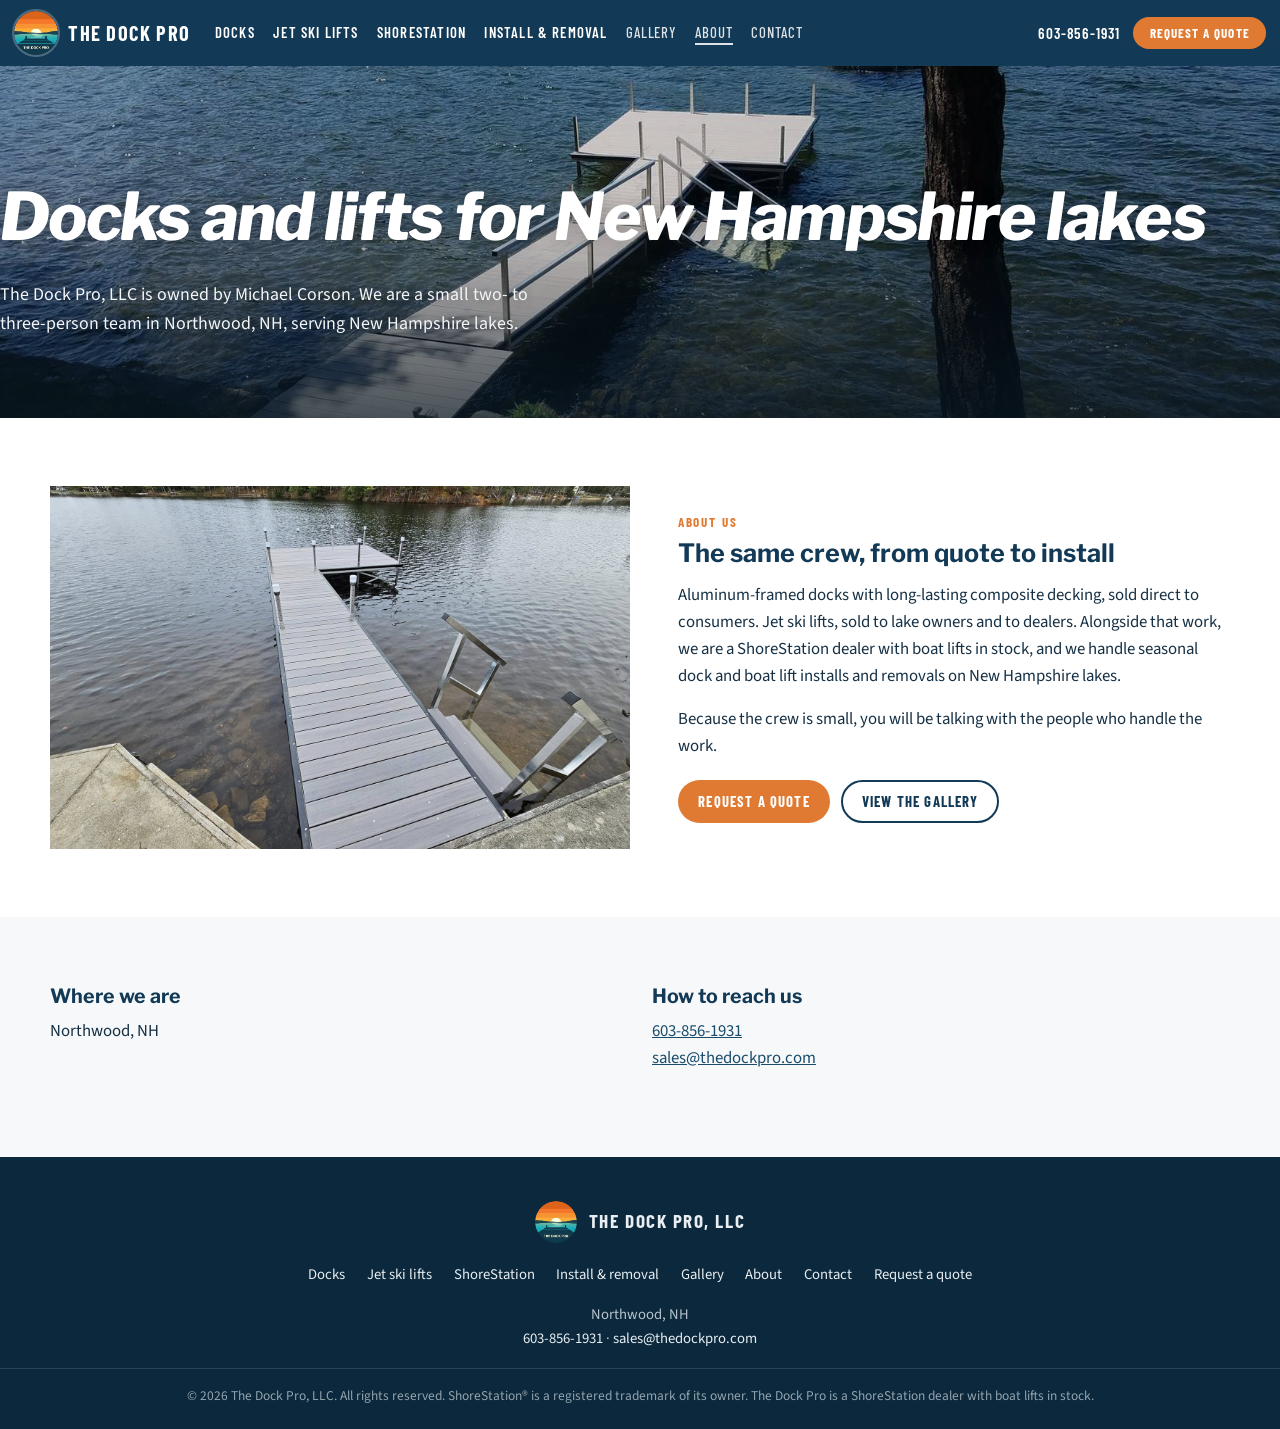
==== about.html @ f11ffec4 "Initial commit: The Dock Pro static site for GitHub Pages" ====
<!DOCTYPE html>
<html lang="en">
<head>
  <meta charset="utf-8">
  <meta name="viewport" content="width=device-width, initial-scale=1">
  <title>About The Dock Pro, LLC | Northwood, New Hampshire</title>
  <meta name="description" content="The Dock Pro, LLC is a two- to three-person company owned by Michael Corson in Northwood, New Hampshire, offering docks, jet ski lifts, and seasonal install and removal on NH lakes.">
  <link rel="canonical" href="https://thedockpro.com/about.html">
  <meta name="theme-color" content="#123A56">
  <meta property="og:type" content="website">
  <meta property="og:title" content="About The Dock Pro, LLC | Northwood, New Hampshire">
  <meta property="og:description" content="The Dock Pro, LLC is a two- to three-person company owned by Michael Corson in Northwood, New Hampshire, offering docks, jet ski lifts, and seasonal install and removal on NH lakes.">
  <meta property="og:url" content="https://thedockpro.com/about.html">
  <meta property="og:image" content="https://thedockpro.com/images/jobs/dock-t-railing-stairs.jpg">
  <meta property="og:locale" content="en_US">
  <meta name="twitter:card" content="summary_large_image">
  <link rel="icon" type="image/png" sizes="32x32" href="images/favicon-32.png">
  <link rel="apple-touch-icon" href="images/apple-touch-icon.png">
  <link rel="preconnect" href="https://fonts.googleapis.com">
  <link rel="preconnect" href="https://fonts.gstatic.com" crossorigin>
  <link href="https://fonts.googleapis.com/css2?family=Barlow+Condensed:wght@500;600;700&family=Libre+Franklin:ital,wght@0,400;0,500;0,600;0,700;0,800;1,700;1,800&family=Source+Sans+3:ital,wght@0,400;0,500;0,600;0,700;1,400&display=swap" rel="stylesheet">
  <link rel="stylesheet" href="css/styles.css">
  <script type="application/ld+json">
{
  "@context": "https://schema.org",
  "@type": "LocalBusiness",
  "name": "The Dock Pro, LLC",
  "url": "https://thedockpro.com/",
  "telephone": "+1-603-856-1931",
  "email": "sales@thedockpro.com",
  "image": "https://thedockpro.com/images/logo-512.png",
  "address": {
    "@type": "PostalAddress",
    "addressLocality": "Northwood",
    "addressRegion": "NH",
    "addressCountry": "US"
  }, 
  "areaServed": "New Hampshire",
  "founder": { "@type": "Person", "name": "Michael Corson" }
}
  </script>
</head>
<body>
<a class="skip" href="#main">Skip to content</a>
<header class="site-header">
  <div class="header-inner">
    <a class="brand" href="index.html">
      <img src="images/logo.png" width="44" height="44" alt="The Dock Pro logo">
      <span class="brand-name">The Dock Pro</span>
    </a>
    <nav class="site-nav" id="site-nav" aria-label="Primary">
      <ul>
          <li><a href="docks.html">Docks</a></li>
          <li><a href="jet-ski-lifts.html">Jet Ski Lifts</a></li>
          <li><a href="shorestation.html">ShoreStation</a></li>
          <li><a href="services.html">Install &amp; Removal</a></li>
          <li class="nav-util"><a href="gallery.html">Gallery</a></li>
          <li class="nav-util"><a href="about.html" aria-current="page">About</a></li>
          <li class="nav-util"><a href="contact.html">Contact</a></li>
      </ul>
    </nav>
    <div class="header-tools">
      <a class="header-phone" href="tel:+16038561931">603-856-1931</a>
      <a class="btn btn-sunset btn-sm" href="contact.html">Request a Quote</a>
    </div>
    <button class="nav-toggle" type="button" aria-expanded="false" aria-controls="site-nav" aria-label="Open menu">
      <span class="nav-toggle-bars"></span>
    </button>
  </div>
</header>

<main id="main">
  <section class="hero hero-page" style="background-image:url('images/jobs/dock-t-railing-stairs.jpg');min-height:22rem">
    <div class="wrap hero-inner">
      <h1>Docks and lifts for New Hampshire lakes</h1>
      <p class="lede">The Dock Pro, LLC is owned by Michael Corson. We are a small two- to three-person team in Northwood, NH, serving New Hampshire lakes.</p>
    </div>
  </section>

  <section class="section section-white">
    <div class="wrap split">
      <div class="media-frame landscape">
        <img src="images/jobs/dock-gray-l-solar.jpg" alt="Gray composite L-dock with solar post lights on a New Hampshire lake" width="1600" height="1200">
      </div>
      <div>
        <p class="kicker">About us</p>
        <h2>The same crew, from quote to install</h2>
        <p>Aluminum-framed docks with long-lasting composite decking, sold direct to consumers. Jet ski lifts, sold to lake owners and to dealers. Alongside that work, we are a ShoreStation dealer with boat lifts in stock, and we handle seasonal dock and boat lift installs and removals on New Hampshire lakes.</p>
        <p>Because the crew is small, you will be talking with the people who handle the work.</p>
        <div class="btn-row">
          <a class="btn btn-sunset" href="contact.html">Request a Quote</a>
          <a class="btn btn-line-navy" href="gallery.html">View the gallery</a>
        </div>
      </div>
    </div>
  </section>

  <section class="section section-cream">
    <div class="wrap info-grid">
      <article>
        <h3>Where we are</h3>
        <p>Northwood, NH</p>
      </article>
      <article>
        <h3>How to reach us</h3>
        <p><a href="tel:+16038561931">603-856-1931</a><br><a href="mailto:sales@thedockpro.com">sales@thedockpro.com</a></p>
      </article>
    </div>
  </section>
</main>
<footer class="site-footer">
  <a class="footer-brand" href="index.html">
    <img src="images/logo.png" width="42" height="42" alt="">
    <span>The Dock Pro, LLC</span>
  </a>
  <ul class="footer-links">
    <li><a href="docks.html">Docks</a></li>
    <li><a href="jet-ski-lifts.html">Jet ski lifts</a></li>
    <li><a href="shorestation.html">ShoreStation</a></li>
    <li><a href="services.html">Install &amp; removal</a></li>
    <li><a href="gallery.html">Gallery</a></li>
    <li><a href="about.html">About</a></li>
    <li><a href="contact.html">Contact</a></li>
    <li><a href="contact.html">Request a quote</a></li>
  </ul>
  <p class="footer-nap">
    Northwood, NH<br>
    <a href="tel:+16038561931">603-856-1931</a> &middot; <a href="mailto:sales@thedockpro.com">sales@thedockpro.com</a>
  </p>
  <p class="footer-legal">&copy; <span data-year>2026</span> The Dock Pro, LLC. All rights reserved. ShoreStation&reg; is a registered trademark of its owner. The Dock Pro is a ShoreStation dealer with boat lifts in stock.</p>
</footer>
<script src="js/main.js"></script>
</body>
</html>
---- css/styles.css ----
/* The Dock Pro site styles — original stylesheet.
   Visual direction informed by common marine-product layout patterns
   (slim navy bar, full-bleed photo heroes, in-page product menu, light quote form).
   No third-party CSS or font files are copied here. */

:root {
  --navy: #123a56;
  --navy-deep: #0b283c;
  --navy-mid: #1a4d6c;
  --ink: #163044;
  --muted: #5a6d7a;
  --line: #d9dee3;
  --field: #f2f2f2;
  --white: #fff;
  --cream: #f7f8f9;
  --sunset: #e07a32;
  --sunset-hover: #c96622;
  --font-display: "Libre Franklin", "Segoe UI", sans-serif;
  --font-nav: "Barlow Condensed", "Arial Narrow", "Segoe UI", sans-serif;
  --font-body: "Source Sans 3", "Segoe UI", system-ui, sans-serif;
  --wrap: 1180px;
  --header-h: 4.15rem;
}

*, *::before, *::after { box-sizing: border-box; }
html { scroll-behavior: smooth; }
body {
  margin: 0;
  font-family: var(--font-body);
  font-size: 1.05rem;
  line-height: 1.6;
  color: var(--ink);
  background: var(--white);
}
img { max-width: 100%; height: auto; display: block; }
a { color: var(--navy-mid); }
a:hover { color: var(--navy-deep); }
h1, h2, h3, h4 {
  font-family: var(--font-display);
  font-weight: 700;
  line-height: 1.15;
  color: var(--navy);
  margin: 0 0 0.55em;
}
p { margin: 0 0 1em; }
.wrap { width: min(var(--wrap), calc(100% - 2.75rem)); margin-inline: auto; }
.skip {
  position: absolute; left: -999px; top: 0; z-index: 200;
  background: var(--sunset); color: #fff; padding: 0.5rem 1rem;
}
.skip:focus { left: 0.5rem; top: 0.5rem; }

/* ----- Header ----- */
.site-header {
  position: sticky; top: 0; z-index: 80;
  background: var(--navy);
  color: #fff;
  min-height: var(--header-h);
}
.header-inner {
  display: flex; align-items: center; gap: 1.15rem;
  min-height: var(--header-h);
  width: min(1320px, calc(100% - 1.75rem));
  margin-inline: auto;
}
.brand {
  display: flex; align-items: center; gap: 0.65rem;
  text-decoration: none; color: #fff; flex-shrink: 0;
}
.brand img {
  width: 44px; height: 44px; border-radius: 50%;
  box-shadow: 0 0 0 2px rgba(255,255,255,0.25);
}
.brand-name {
  font-family: var(--font-nav);
  font-weight: 700;
  font-size: 1.28rem;
  letter-spacing: 0.06em;
  text-transform: uppercase;
  line-height: 1;
}
.brand-tag { display: none; }
.site-nav { margin-left: 0.4rem; flex: 1; }
.site-nav ul {
  display: flex; align-items: center; flex-wrap: nowrap;
  gap: 0 1.15rem; list-style: none; margin: 0; padding: 0;
}
.site-nav a {
  color: #fff; text-decoration: none;
  font-family: var(--font-nav);
  font-weight: 600;
  font-size: 0.92rem;
  letter-spacing: 0.08em;
  text-transform: uppercase;
  white-space: nowrap;
  padding: 0.2rem 0 0.15rem;
  border-bottom: 2px solid transparent;
}
.site-nav a:hover,
.site-nav a[aria-current="page"] {
  color: #fff;
  border-bottom-color: #fff;
}
.site-nav .nav-util a {
  font-weight: 500;
  letter-spacing: 0.06em;
  opacity: 0.86;
}
.header-tools {
  display: flex; align-items: center; gap: 0.85rem; margin-left: auto; flex-shrink: 0;
}
.header-phone {
  color: #fff; text-decoration: none;
  font-family: var(--font-nav);
  font-weight: 600;
  font-size: 0.95rem;
  letter-spacing: 0.06em;
  white-space: nowrap;
}
.header-phone:hover { color: #fff; opacity: 0.85; }
.nav-toggle {
  display: none;
  background: none; border: 1px solid rgba(255,255,255,0.4);
  border-radius: 4px; width: 2.5rem; height: 2.5rem;
  cursor: pointer; color: #fff; margin-left: auto;
}
.nav-toggle-bars,
.nav-toggle-bars::before,
.nav-toggle-bars::after {
  display: block; width: 1.1rem; height: 2px; background: currentColor; position: relative;
}
.nav-toggle-bars { margin: 0 auto; }
.nav-toggle-bars::before, .nav-toggle-bars::after { content: ""; position: absolute; left: 0; }
.nav-toggle-bars::before { top: -6px; }
.nav-toggle-bars::after { top: 6px; }

/* ----- Buttons ----- */
.btn {
  display: inline-flex; align-items: center; justify-content: center; gap: 0.35rem;
  padding: 0.7rem 1.15rem; border-radius: 999px;
  font-family: var(--font-nav); font-weight: 700; font-size: 0.92rem;
  letter-spacing: 0.08em; text-transform: uppercase;
  text-decoration: none; border: 2px solid transparent; cursor: pointer;
  line-height: 1.15; transition: background .15s, color .15s, border-color .15s;
}
.btn-sunset { background: var(--sunset); color: #fff; }
.btn-sunset:hover { background: var(--sunset-hover); color: #fff; }
.btn-navy { background: var(--navy); color: #fff; }
.btn-navy:hover { background: var(--navy-mid); color: #fff; }
.btn-line { background: transparent; border-color: #fff; color: #fff; }
.btn-line:hover { background: #fff; color: var(--navy); }
.btn-line-navy { background: transparent; border-color: var(--navy); color: var(--navy); }
.btn-line-navy:hover { background: var(--navy); color: #fff; }
.btn-sm { padding: 0.42rem 0.9rem; font-size: 0.82rem; }
.btn-row { display: flex; flex-wrap: wrap; gap: 0.7rem; margin-top: 1.25rem; }

/* ----- Cinematic heroes ----- */
.hero {
  position: relative;
  color: #fff;
  min-height: calc(100vh - var(--header-h) - 5.5rem);
  display: flex; align-items: flex-end;
  background: var(--navy-deep) center/cover no-repeat;
  isolation: isolate;
}
.hero-full { min-height: calc(100vh - var(--header-h)); align-items: center; }
.hero-page { min-height: calc(100vh - var(--header-h)); align-items: flex-end; }
.hero::after {
  content: ""; position: absolute; inset: 0; z-index: 0;
  background: linear-gradient(180deg, rgba(8,24,36,0.15) 0%, rgba(8,24,36,0.18) 42%, rgba(8,24,36,0.72) 100%);
}
.hero-full::after {
  background: linear-gradient(180deg, rgba(8,24,36,0.18) 0%, rgba(8,24,36,0.22) 100%);
}
/* Home hero: keep the headline off the jet ski */
.hero-full.hero-home {
  align-items: flex-start;
  background-position: center 48%;
}
.hero-full.hero-home::after {
  background: linear-gradient(180deg, rgba(8,24,36,0.58) 0%, rgba(8,24,36,0.28) 30%, rgba(8,24,36,0.06) 55%, rgba(8,24,36,0.40) 100%);
}
.hero-home .hero-inner {
  text-align: left;
  padding-top: 3.1rem;
  padding-bottom: 3rem;
}
.hero-home .lede { margin-inline: 0; }
.hero-home .btn-row { justify-content: flex-start; }

/* Full-bleed looping hero videos (home, docks) */
.hero-video {
  position: absolute;
  inset: 0;
  width: 100%;
  height: 100%;
  object-fit: cover;
  object-position: center;
  z-index: 0;
  pointer-events: none;
  background: transparent;
}
.hero.hero-has-video {
  overflow: hidden;
  background-size: cover;
  background-position: center;
}
.hero.hero-has-video::after { z-index: 1; }
.hero-has-video .hero-inner { z-index: 2; }
@media (prefers-reduced-motion: reduce) {
  .hero-video { display: none; }
}

.hero-inner { position: relative; z-index: 1; padding: 4.5rem 0 5rem; width: 100%; }
.hero-center { text-align: center; }
.hero-center .lede { margin-inline: auto; }
.hero-split {
  display: grid; grid-template-columns: 1fr 1fr; gap: 2rem;
  align-items: end; padding-left: 13.5rem;
}
.hero h1 {
  color: #fff;
  font-size: clamp(2.4rem, 5.2vw, 4.1rem);
  font-weight: 800;
  font-style: italic;
  letter-spacing: -0.025em;
  margin: 0 0 0.4em;
  text-shadow: 0 2px 18px rgba(0,0,0,0.28);
}
.hero-full h1 { font-style: normal; font-weight: 700; margin-bottom: 0.45em; }
.hero .lede {
  font-size: 1.12rem; color: #f3f6f8; max-width: 34rem; margin-bottom: 0;
  text-shadow: 0 1px 10px rgba(0,0,0,0.3);
}
.hero-chevron {
  position: absolute; left: 50%; bottom: 1.1rem; z-index: 2;
  width: 1.6rem; height: 1.6rem; transform: translateX(-50%);
  color: #fff; text-decoration: none; opacity: 0.85;
}
.hero-chevron::before {
  content: ""; display: block; width: 12px; height: 12px;
  border-right: 2px solid #fff; border-bottom: 2px solid #fff;
  transform: rotate(45deg); margin: 0 auto;
}

/* Dark in-page product menu */
.page-subnav {
  position: absolute; left: 0; top: 0; z-index: 3;
  width: 12.75rem;
  background: rgba(10, 24, 34, 0.9);
  padding: 1rem 1.15rem 1.4rem;
  min-height: 100%;
}
.page-subnav .crumbs {
  font-size: 0.72rem; letter-spacing: 0.06em; text-transform: uppercase;
  color: rgba(255,255,255,0.65); margin: 0 0 0.85rem;
  font-family: var(--font-nav);
}
.page-subnav .crumbs a { color: rgba(255,255,255,0.8); text-decoration: none; }
.page-subnav ul { list-style: none; margin: 0; padding: 0; }
.page-subnav li { margin: 0; }
.page-subnav a {
  display: block; color: #fff; text-decoration: none;
  font-size: 0.95rem; font-weight: 600; padding: 0.32rem 0;
}
.page-subnav a:hover { color: #fff; opacity: 0.75; }
.page-subnav .subnav-rule {
  border: 0; border-top: 1px dotted rgba(255,255,255,0.35);
  margin: 0.65rem 0;
}

/* Local proof strip under the home hero */
.local-proof {
  background: var(--white);
  border-bottom: 1px solid var(--line);
  padding: 1.4rem 0;
}
.proof-grid {
  display: grid; grid-template-columns: 1fr auto;
  gap: 1.5rem 2rem; align-items: center;
}
.proof-item h2 {
  font-family: var(--font-nav); font-size: 0.82rem; letter-spacing: 0.12em;
  text-transform: uppercase; margin: 0 0 0.25rem; color: var(--navy);
}
.proof-item p { margin: 0; color: var(--muted); font-size: 0.98rem; }
.dealer-badge {
  display: inline-flex; align-items: center; gap: 0.8rem;
  background: var(--navy); color: #fff; text-decoration: none;
  padding: 0.7rem 1rem; border-radius: 4px; white-space: nowrap;
  max-width: 100%;
}
.dealer-badge:hover { color: #fff; background: var(--navy-mid); }
.dealer-badge img { height: 18px; width: auto; }
.dealer-badge span {
  font-family: var(--font-nav); font-size: 0.78rem;
  letter-spacing: 0.08em; text-transform: uppercase; font-weight: 700;
}

/* Photo-led home panels */
.photo-panel {
  position: relative; display: block; color: #fff; text-decoration: none;
  min-height: 36rem; background: var(--navy-deep) center/cover no-repeat;
  isolation: isolate;
}
.photo-panel::after {
  content: ""; position: absolute; inset: 0;
  background: rgba(10, 24, 34, 0.28);
}
.photo-panel h2 {
  position: absolute; inset: 0; z-index: 1;
  display: flex; align-items: center; justify-content: center;
  margin: 0; color: #fff; text-align: center;
  font-size: clamp(2rem, 4.5vw, 3.4rem); font-weight: 700;
  text-shadow: 0 2px 16px rgba(0,0,0,0.35);
  padding: 2rem;
}
.photo-panel:hover::after { background: rgba(10, 24, 34, 0.38); }
.photo-panel-sub {
  position: absolute; left: 0; right: 0; bottom: 2.2rem; z-index: 1;
  margin: 0; color: #fff; text-align: center;
  font-family: var(--font-body); font-size: 1.05rem; font-weight: 600;
  letter-spacing: 0.02em;
  text-shadow: 0 1px 10px rgba(0,0,0,0.45);
  padding: 0 1.5rem;
}

.photo-soon-hero {
  background:
    radial-gradient(ellipse at 50% 40%, #24556f 0%, var(--navy-deep) 70%);
}
.photo-soon-hero::before {
  content: "Photo coming soon — Dock Pro jet ski lifts";
  position: absolute; left: 50%; top: 22%; transform: translateX(-50%);
  z-index: 2; font-weight: 700; color: rgba(255,255,255,0.72);
  letter-spacing: 0.04em; text-align: center; width: min(22rem, 80%);
}

/* Sections */
.section { padding: 4.25rem 0; }
.section-cream { background: var(--cream); }
.section-white { background: #fff; }
.section-navy { background: var(--navy); color: #e8eef2; }
.section-navy h2, .section-navy h3 { color: #fff; }
.section-head { margin-bottom: 2rem; max-width: 40rem; }
.kicker {
  font-family: var(--font-nav); font-size: 0.82rem; font-weight: 700;
  letter-spacing: 0.14em; text-transform: uppercase;
  color: var(--sunset); margin: 0 0 0.4rem;
}
.lead { font-size: 1.12rem; color: #3d5160; max-width: 38rem; }
.note { font-size: 0.95rem; color: var(--muted); font-style: italic; }

.options-grid,
.photo-grid,
.split {
  display: grid; gap: 1.5rem;
}
.options-grid { grid-template-columns: repeat(3, 1fr); }
.photo-grid { grid-template-columns: repeat(3, 1fr); }
.photo-grid.cols-2 { grid-template-columns: repeat(2, 1fr); }
/* Center a leftover last-row item so a 3-column grid does not end with a hole */
@media (min-width: 981px) {
  .photo-grid:not(.cols-2):not(.cols-4) > .gallery-item:last-child:nth-child(3n+1) {
    grid-column: 2;
  }
}
@media (min-width: 861px) and (max-width: 980px) {
  .photo-grid:not(.cols-4) > .gallery-item:last-child:nth-child(2n+1) {
    grid-column: 1 / -1;
    width: calc((100% - 1.5rem) / 2);
    justify-self: center;
  }
}
.split { grid-template-columns: 1.05fr 1fr; align-items: center; gap: 3rem; }
.option-card {
  background: var(--white); border-top: 3px solid var(--navy); padding: 0.2rem 0 0;
}
.option-card h3 { margin-bottom: 0.35rem; font-size: 1.35rem; }
.option-card p { margin: 0; color: #3d5160; }

.media-frame {
  overflow: hidden; position: relative; background: #d5dde3;
}
.media-frame img { width: 100%; height: 100%; object-fit: cover; display: block; }
.media-frame.landscape { aspect-ratio: 16 / 10; }
.media-frame.portrait { aspect-ratio: 4 / 5; }
.photo-grid .media-frame { aspect-ratio: 4 / 3; }
figcaption, .caption { font-size: 0.8rem; color: var(--muted); margin: 0.4rem 0 0; }
.gallery-item { margin: 0; }
.photo-soon {
  background:
    linear-gradient(180deg, rgba(18,58,86,0.04), rgba(18,58,86,0.1)),
    repeating-linear-gradient(135deg, #d5dee5 0 14px, #e4eaee 14px 28px);
  border: 1px dashed #8a9aa6;
  min-height: 16rem;
  display: flex; align-items: center; justify-content: center; text-align: center;
  padding: 1.25rem; color: #4a5a66; font-weight: 700;
}
.photo-soon span { max-width: 16rem; }

.cta-band { text-align: center; padding: 3.4rem 0; }
.cta-band p { margin-left: auto; margin-right: auto; max-width: 34rem; color: #d5dee5; }
.cta-band .btn-row { justify-content: center; }

/* ----- Quote form (clean white, light fields) ----- */
.quote-page { padding: 3.4rem 0 4rem; }
.quote-page h1 { font-size: clamp(2.1rem, 4vw, 2.9rem); margin-bottom: 0.35em; }
.quote-intro { color: #3d5160; max-width: 38rem; margin-bottom: 2rem; }
.form {
  display: grid; gap: 1.15rem 1.4rem;
  max-width: 52rem;
}
.form-row { display: grid; grid-template-columns: 1fr 1fr; gap: 1.15rem 1.4rem; }
.form-block-title {
  grid-column: 1 / -1;
  font-family: var(--font-display); font-size: 1.45rem;
  color: var(--navy); margin: 0.7rem 0 0;
}
.field { display: flex; flex-direction: column; gap: 0.28rem; }
.field-full { grid-column: 1 / -1; }
.field label { font-weight: 650; font-size: 0.95rem; color: var(--navy); }
.field .req { color: var(--sunset); }
.field input, .field select, .field textarea {
  font: inherit; padding: 0.8rem 0.85rem;
  border: 0; border-radius: 2px;
  background: var(--field); color: var(--ink); width: 100%;
}
.field input:focus, .field select:focus, .field textarea:focus {
  outline: 2px solid var(--navy); outline-offset: 1px;
}
.form .btn { justify-self: start; margin-top: 0.4rem; border-radius: 999px; }
.form-status {
  display: none; padding: 0.85rem 1rem;
  background: var(--cream); border-left: 3px solid var(--navy); color: var(--navy);
}
.form-status.is-visible { display: block; }
.form-honeypot {
  position: absolute;
  left: -10000px;
  width: 1px;
  height: 1px;
  overflow: hidden;
}
.thanks-copy { color: #3d5160; max-width: 38rem; font-size: 1.15rem; }
.thanks-copy a { color: var(--navy); font-weight: 600; }
.thanks-actions { margin-top: 1.75rem; }

.contact-follow {
  padding: 2.5rem 0 3rem;
  background: var(--navy); color: #e8eef2;
}
.contact-follow h2 { color: #fff; }
.contact-follow a { color: #fff; }
.contact-follow-grid {
  display: grid; grid-template-columns: 1fr 1.1fr; gap: 2rem; align-items: start;
}
.contact-follow address { font-style: normal; margin: 0 0 1rem; }
.map-link { display: block; margin-top: 0.8rem; }
.map-link img {
  width: 100%; height: auto; aspect-ratio: 16 / 9; object-fit: cover;
}

/* ----- Footer ----- */
.site-footer {
  background: var(--navy-deep);
  color: #b7c4cd;
  padding: 2.75rem 0 1.4rem;
  font-size: 0.92rem;
  text-align: center;
}
.footer-brand {
  display: flex; align-items: center; justify-content: center; gap: 0.75rem;
  margin-bottom: 1.3rem; color: #fff; text-decoration: none;
}
.footer-brand img { width: 42px; height: 42px; border-radius: 50%; }
.footer-brand span {
  font-family: var(--font-nav); font-weight: 700;
  letter-spacing: 0.08em; text-transform: uppercase; font-size: 1.2rem;
}
.footer-links, .footer-legal-links {
  display: flex; flex-wrap: wrap; justify-content: center; gap: 0.35rem 1.35rem;
  list-style: none; margin: 0 0 1rem; padding: 0;
}
.site-footer a { color: #e8eef2; text-decoration: none; }
.site-footer a:hover { color: #fff; text-decoration: underline; }
.footer-nap { margin: 0 0 1.1rem; }
.footer-legal {
  border-top: 1px solid rgba(255,255,255,0.12);
  padding-top: 1rem; margin: 0; font-size: 0.84rem; color: #93a4ae;
}

/* ----- About hours etc ----- */
.info-grid { display: grid; grid-template-columns: repeat(2, 1fr); gap: 1.5rem; }


.options-grid.cols-4 { grid-template-columns: repeat(4, 1fr); }
.option-card.with-photo { padding-top: 0; border-top: 0; }
.option-card.with-photo .media-frame {
  margin-bottom: 0.7rem;
  aspect-ratio: 4 / 3;
  border-top: 3px solid var(--navy);
}
.option-card.with-photo h3 { font-size: 1.15rem; }

.gallery-item { cursor: zoom-in; }
.gallery-item:focus, .gallery-item:focus-within {
  outline: 2px solid var(--navy);
  outline-offset: 3px;
}

.lightbox {
  display: none;
  position: fixed;
  inset: 0;
  z-index: 300;
  background: rgba(8, 24, 34, 0.94);
  align-items: center;
  justify-content: center;
  padding: 3.5rem 4.5rem 3rem;
}
.lightbox.is-open { display: flex; }
.lightbox figure { margin: 0; max-width: 100%; text-align: center; }
.lightbox img {
  max-width: min(92vw, 1400px);
  max-height: 82vh;
  width: auto;
  height: auto;
  object-fit: contain;
  display: inline-block;
}
.lightbox-caption { color: #e8eef2; margin-top: 0.6rem; font-size: 0.9rem; }
.lightbox-close,
.lightbox-prev,
.lightbox-next {
  position: absolute;
  background: none;
  border: 0;
  color: #fff;
  cursor: pointer;
  font-size: 2rem;
  line-height: 1;
  padding: 0.45rem 0.75rem;
  font-family: inherit;
}
.lightbox-close:hover,
.lightbox-prev:hover,
.lightbox-next:hover { opacity: 0.75; }
.lightbox-close { top: 0.55rem; right: 0.6rem; font-size: 2.3rem; }
.lightbox-prev { left: 0.35rem; top: 50%; transform: translateY(-50%); }
.lightbox-next { right: 0.35rem; top: 50%; transform: translateY(-50%); }
body.lightbox-open { overflow: hidden; }

@media (max-width: 980px) {
  .hero-split { grid-template-columns: 1fr; padding-left: 0; gap: 1rem; }
  .page-subnav {
    position: relative; width: 100%; min-height: 0;
    display: flex; flex-wrap: wrap; gap: 0.4rem 1rem; align-items: baseline;
    padding: 0.7rem 1rem;
  }
  .page-subnav ul { display: flex; flex-wrap: wrap; gap: 0.2rem 1rem; }
  .page-subnav .subnav-rule, .page-subnav .crumbs { display: none; }
  .proof-grid, .options-grid, .options-grid.cols-4, .photo-grid, .split, .contact-follow-grid, .info-grid {
    grid-template-columns: 1fr 1fr;
  }
  .proof-grid { grid-template-columns: 1fr; }
}
@media (max-width: 860px) {
  .header-phone { display: none; }
  .nav-toggle { display: inline-flex; align-items: center; justify-content: center; order: 3; }
  .header-tools { order: 2; }
  .site-nav {
    display: none; position: absolute; left: 0; right: 0; top: 100%;
    background: var(--navy-deep); padding: 0.5rem 0 1rem;
  }
  .site-nav.is-open { display: block; }
  .site-nav ul { flex-direction: column; align-items: stretch; gap: 0; }
  .site-nav a, .site-nav .nav-util a {
    display: block; padding: 0.7rem 1.2rem; border: 0; opacity: 1;
  }
  .form-row { grid-template-columns: 1fr; }
  .options-grid, .photo-grid, .split, .contact-follow-grid, .info-grid {
    grid-template-columns: 1fr;
  }
  .hero, .hero-full, .hero-page { min-height: 28rem; }
  .hero-full.hero-home {
    background-position: center 64%;
    min-height: 40rem;
  }
  .hero-home .hero-inner { padding-top: 1.2rem; padding-bottom: 1.4rem; }
  .hero-home h1 { font-size: clamp(1.7rem, 8.2vw, 2.35rem); margin-bottom: 0.35em; }
  .hero-home .lede { font-size: 0.98rem; }
  .photo-panel { min-height: 22rem; }
  .photo-soon-hero::before { top: 18%; font-size: 0.85rem; }
}
@media (max-width: 560px) {
  .wrap { width: calc(100% - 1.5rem); }
  .header-inner { width: calc(100% - 1rem); gap: 0.6rem; }
  .brand-name { font-size: 1.05rem; }
  .dealer-badge { white-space: normal; justify-content: flex-start; }
  .dealer-badge span { white-space: normal; line-height: 1.25; }
  .photo-panel { min-height: 22rem; }
}

.visually-hidden {
  position: absolute !important; width: 1px; height: 1px; padding: 0; margin: -1px;
  overflow: hidden; clip: rect(0,0,0,0); white-space: nowrap; border: 0;
}
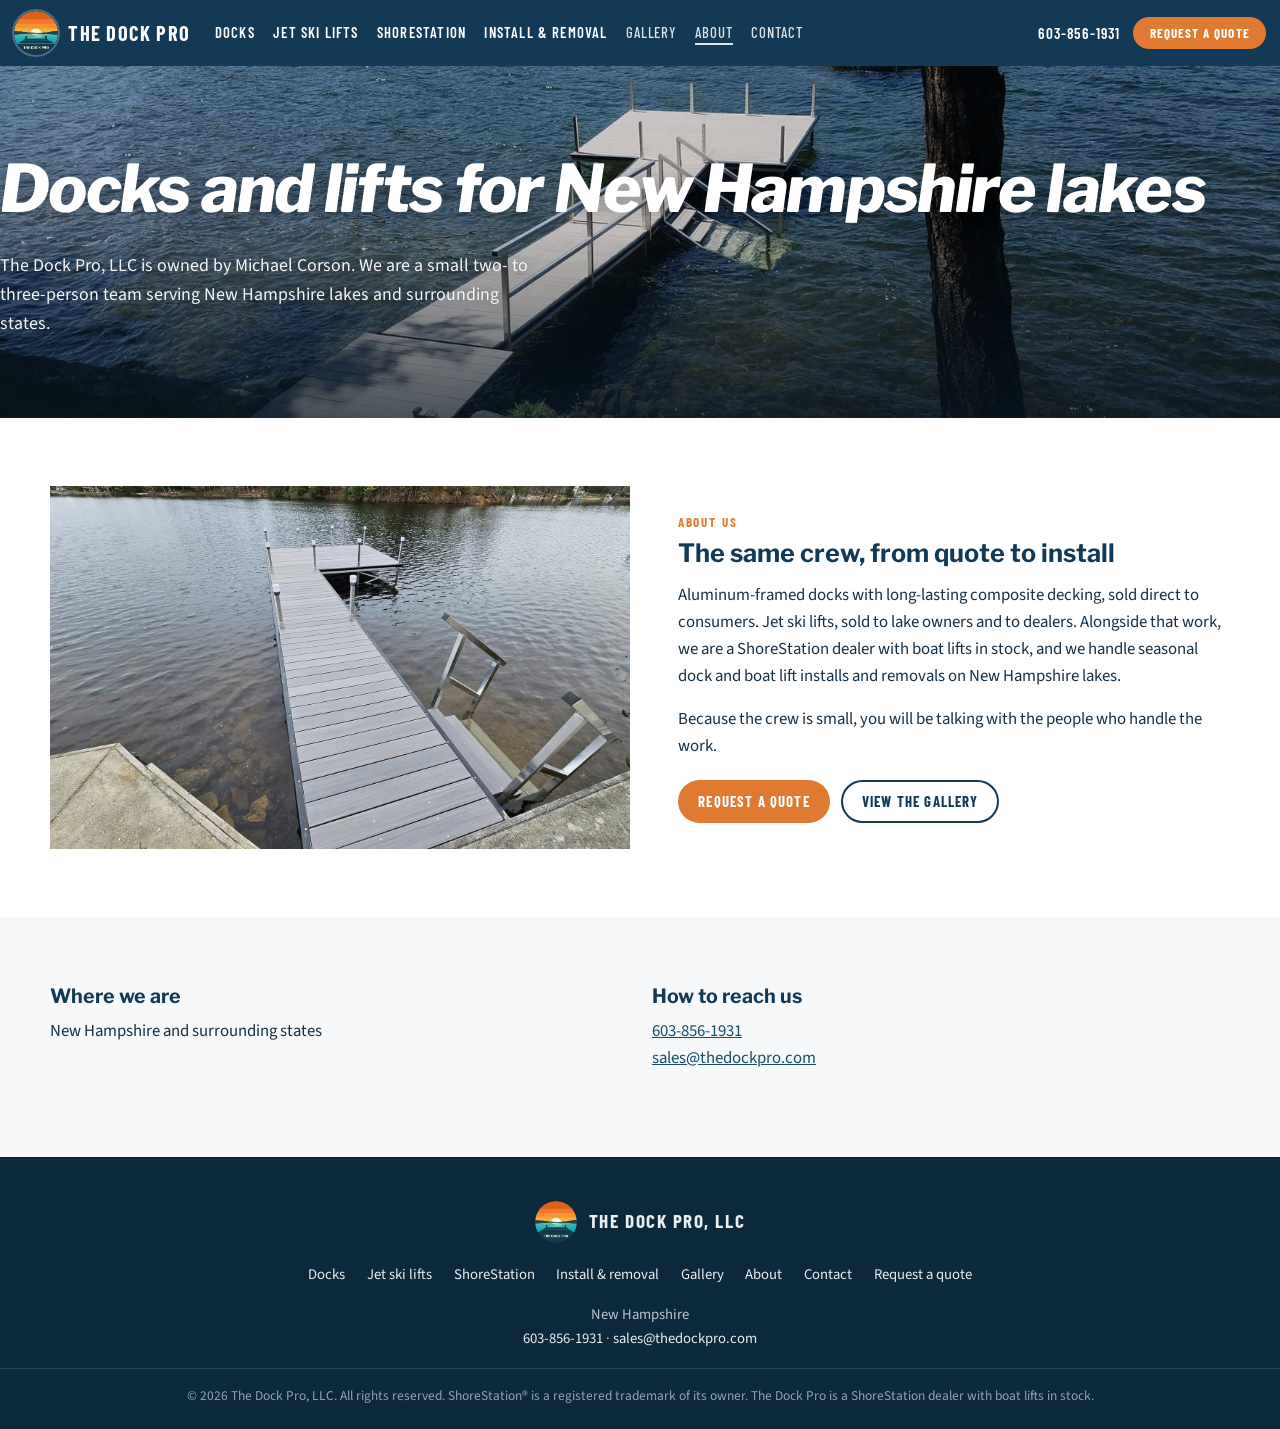
==== commit 857982ff: "Replace Northwood wording with New Hampshire on all pages." ====
--- a/about.html
+++ b/about.html
@@ -3,13 +3,13 @@
 <head>
   <meta charset="utf-8">
   <meta name="viewport" content="width=device-width, initial-scale=1">
-  <title>About The Dock Pro, LLC | Northwood, New Hampshire</title>
-  <meta name="description" content="The Dock Pro, LLC is a two- to three-person company owned by Michael Corson in Northwood, New Hampshire, offering docks, jet ski lifts, and seasonal install and removal on NH lakes.">
+  <title>About The Dock Pro, LLC | New Hampshire</title>
+  <meta name="description" content="The Dock Pro, LLC is a two- to three-person company owned by Michael Corson in New Hampshire, offering docks, jet ski lifts, and seasonal install and removal on NH lakes.">
   <link rel="canonical" href="https://thedockpro.com/about.html">
   <meta name="theme-color" content="#123A56">
   <meta property="og:type" content="website">
-  <meta property="og:title" content="About The Dock Pro, LLC | Northwood, New Hampshire">
-  <meta property="og:description" content="The Dock Pro, LLC is a two- to three-person company owned by Michael Corson in Northwood, New Hampshire, offering docks, jet ski lifts, and seasonal install and removal on NH lakes.">
+  <meta property="og:title" content="About The Dock Pro, LLC | New Hampshire">
+  <meta property="og:description" content="The Dock Pro, LLC is a two- to three-person company owned by Michael Corson in New Hampshire, offering docks, jet ski lifts, and seasonal install and removal on NH lakes.">
   <meta property="og:url" content="https://thedockpro.com/about.html">
   <meta property="og:image" content="https://thedockpro.com/images/jobs/dock-t-railing-stairs.jpg">
   <meta property="og:locale" content="en_US">
@@ -31,11 +31,10 @@
   "image": "https://thedockpro.com/images/logo-512.png",
   "address": {
     "@type": "PostalAddress",
-    "addressLocality": "Northwood",
     "addressRegion": "NH",
     "addressCountry": "US"
   }, 
-  "areaServed": "New Hampshire",
+  "areaServed": "New Hampshire and surrounding states",
   "founder": { "@type": "Person", "name": "Michael Corson" }
 }
   </script>
@@ -73,7 +72,7 @@
   <section class="hero hero-page" style="background-image:url('images/jobs/dock-t-railing-stairs.jpg');min-height:22rem">
     <div class="wrap hero-inner">
       <h1>Docks and lifts for New Hampshire lakes</h1>
-      <p class="lede">The Dock Pro, LLC is owned by Michael Corson. We are a small two- to three-person team in Northwood, NH, serving New Hampshire lakes.</p>
+      <p class="lede">The Dock Pro, LLC is owned by Michael Corson. We are a small two- to three-person team serving New Hampshire lakes and surrounding states.</p>
     </div>
   </section>
 
@@ -99,7 +98,7 @@
     <div class="wrap info-grid">
       <article>
         <h3>Where we are</h3>
-        <p>Northwood, NH</p>
+        <p>New Hampshire and surrounding states</p>
       </article>
       <article>
         <h3>How to reach us</h3>
@@ -124,7 +123,7 @@
     <li><a href="contact.html">Request a quote</a></li>
   </ul>
   <p class="footer-nap">
-    Northwood, NH<br>
+    New Hampshire<br>
     <a href="tel:+16038561931">603-856-1931</a> &middot; <a href="mailto:sales@thedockpro.com">sales@thedockpro.com</a>
   </p>
   <p class="footer-legal">&copy; <span data-year>2026</span> The Dock Pro, LLC. All rights reserved. ShoreStation&reg; is a registered trademark of its owner. The Dock Pro is a ShoreStation dealer with boat lifts in stock.</p>
